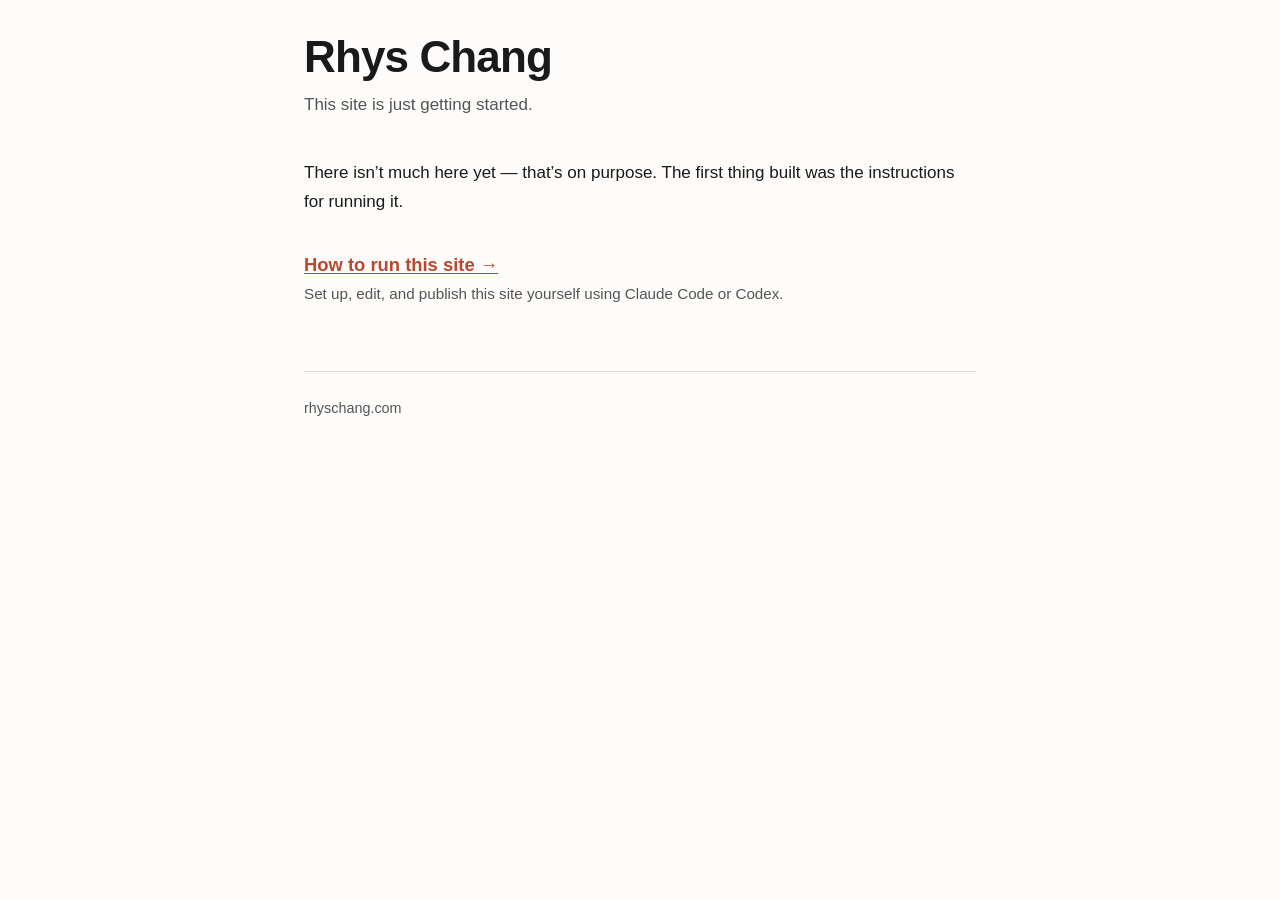
==== index.html @ 63985928 "feat: scaffold rhyschang.com with placeholder home and /howto guide Plain HTML/CSS static site on Gi" ====
<!DOCTYPE html>
<html lang="en">
<head>
<meta charset="utf-8">
<meta name="viewport" content="width=device-width, initial-scale=1">
<title>Rhys Chang</title>
<meta name="description" content="rhyschang.com — a personal site under construction.">
<link rel="stylesheet" href="/style.css">
</head>
<body>
<main class="wrap">

  <h1>Rhys Chang</h1>
  <p class="tagline">This site is just getting started.</p>

  <p>There isn&rsquo;t much here yet &mdash; that&rsquo;s on purpose. The first thing
  built was the instructions for running it.</p>

  <ul class="home-links">
    <li>
      <a href="/howto">How to run this site &rarr;</a>
      <span>Set up, edit, and publish this site yourself using Claude Code or Codex.</span>
    </li>
  </ul>

  <footer>
    <p>rhyschang.com</p>
  </footer>

</main>
</body>
</html>
---- style.css ----
/* rhyschang.com — shared styles
   Plain CSS, no build step. Edit this file and the whole site changes. */

:root {
  --ink: #1a1a1a;
  --ink-soft: #555;
  --paper: #fdfcfa;
  --rule: #e2ded7;
  --accent: #b8482e;
  --claude: #c96442;
  --codex: #3a6ea5;
  --code-bg: #f4f1ec;
  --measure: 42rem;
}

@media (prefers-color-scheme: dark) {
  :root {
    --ink: #ece8e1;
    --ink-soft: #a8a29a;
    --paper: #1b1a18;
    --rule: #38352f;
    --accent: #e08060;
    --claude: #e08060;
    --codex: #7aa8d8;
    --code-bg: #262420;
  }
}

* { box-sizing: border-box; }

body {
  margin: 0;
  padding: 2rem 1.25rem 6rem;
  background: var(--paper);
  color: var(--ink);
  font: 17px/1.7 -apple-system, BlinkMacSystemFont, "Segoe UI", Roboto, Helvetica, Arial, sans-serif;
  -webkit-text-size-adjust: 100%;
}

.wrap { max-width: var(--measure); margin: 0 auto; }
.wrap--wide { max-width: 58rem; }

/* ---------- type ---------- */

h1 {
  font-size: clamp(2rem, 6vw, 2.75rem);
  line-height: 1.15;
  letter-spacing: -0.02em;
  margin: 0 0 0.5rem;
}

h2 {
  font-size: 1.4rem;
  line-height: 1.25;
  letter-spacing: -0.01em;
  margin: 3.5rem 0 1rem;
  padding-top: 1.5rem;
  border-top: 1px solid var(--rule);
}

h3 { font-size: 1.1rem; margin: 2rem 0 0.5rem; }

p { margin: 0 0 1.1rem; }

a { color: var(--accent); text-decoration-thickness: 1px; text-underline-offset: 2px; }

.lede { font-size: 1.15rem; color: var(--ink-soft); margin-bottom: 2rem; }

.tagline { color: var(--ink-soft); margin-bottom: 2.5rem; }

/* ---------- code ---------- */

code {
  font-family: ui-monospace, SFMono-Regular, Menlo, Consolas, monospace;
  font-size: 0.9em;
  background: var(--code-bg);
  padding: 0.15em 0.4em;
  border-radius: 4px;
}

pre {
  background: var(--code-bg);
  padding: 0.9rem 1rem;
  border-radius: 8px;
  overflow-x: auto;
  margin: 0 0 1rem;
}

pre code { background: none; padding: 0; font-size: 0.95rem; }

/* ---------- steps ---------- */

.step { margin: 0 0 3rem; }

.step-num {
  display: inline-block;
  font-size: 0.75rem;
  font-weight: 700;
  letter-spacing: 0.1em;
  text-transform: uppercase;
  color: var(--accent);
  margin-bottom: 0.4rem;
}

/* ---------- two-column tool blocks ----------
   Desktop: Claude Code left, Codex right.
   Mobile: they stack, so each keeps a permanent label and a
   colored left border — that is how you tell at a glance which
   one you are reading once they are no longer side by side. */

.tools {
  display: grid;
  grid-template-columns: 1fr 1fr;
  gap: 1rem;
  margin: 1rem 0 0;
}

@media (max-width: 43rem) {
  .tools { grid-template-columns: 1fr; }
}

.tool {
  border: 1px solid var(--rule);
  border-left: 5px solid var(--rule);
  border-radius: 8px;
  padding: 1rem 1.1rem 1.2rem;
  min-width: 0;
}

.tool--claude { border-left-color: var(--claude); }
.tool--codex  { border-left-color: var(--codex); }

.tool-name {
  font-size: 0.72rem;
  font-weight: 700;
  letter-spacing: 0.11em;
  text-transform: uppercase;
  margin: 0 0 0.75rem;
}

.tool--claude .tool-name { color: var(--claude); }
.tool--codex  .tool-name { color: var(--codex); }

.tool p:last-child, .tool pre:last-child { margin-bottom: 0; }

/* ---------- prompt bank ---------- */

.prompt {
  background: var(--code-bg);
  border-left: 4px solid var(--rule);
  border-radius: 0 6px 6px 0;
  padding: 0.8rem 1rem;
  margin: 0 0 0.85rem;
}

.prompt p { margin: 0; }

.prompt-why {
  display: block;
  font-size: 0.85rem;
  color: var(--ink-soft);
  margin-top: 0.35rem;
}

/* ---------- callouts ---------- */

.note {
  border: 1px solid var(--rule);
  border-radius: 8px;
  padding: 1rem 1.1rem;
  margin: 1.5rem 0;
  background: var(--code-bg);
}

.note p:last-child { margin-bottom: 0; }
.note strong { color: var(--accent); }

/* ---------- nav / footer ---------- */

.back {
  display: inline-block;
  font-size: 0.9rem;
  color: var(--ink-soft);
  margin-bottom: 2rem;
  text-decoration: none;
}

.back:hover { color: var(--accent); }

footer {
  margin-top: 4rem;
  padding-top: 1.5rem;
  border-top: 1px solid var(--rule);
  font-size: 0.9rem;
  color: var(--ink-soft);
}

/* ---------- home ---------- */

.home-links { list-style: none; padding: 0; margin: 2rem 0 0; }

.home-links li { margin-bottom: 0.75rem; }

.home-links a { font-size: 1.15rem; font-weight: 600; }

.home-links span { display: block; font-size: 0.95rem; color: var(--ink-soft); }
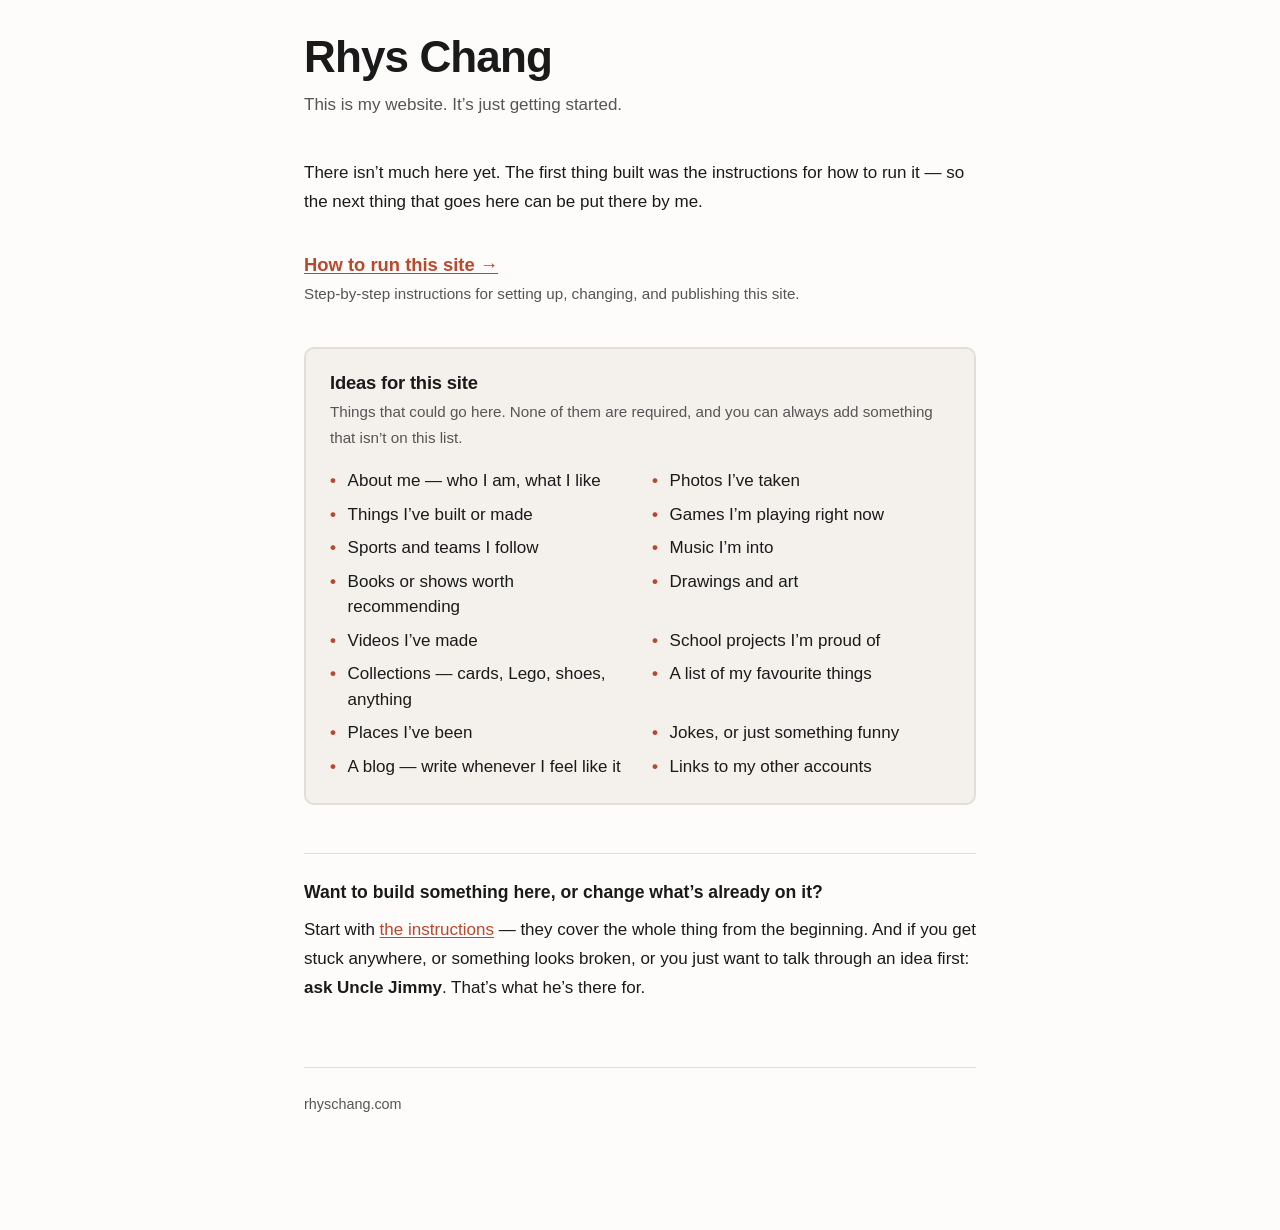
==== commit f73f3e65: "feat: light mode only, plainer copy, ideas box, ask-Uncle-Jimmy blurbs - Drop the prefers-color-sche" ====
--- a/index.html
+++ b/index.html
@@ -11,17 +11,52 @@
 <main class="wrap">
 
   <h1>Rhys Chang</h1>
-  <p class="tagline">This site is just getting started.</p>
+  <p class="tagline">This is my website. It&rsquo;s just getting started.</p>
 
-  <p>There isn&rsquo;t much here yet &mdash; that&rsquo;s on purpose. The first thing
-  built was the instructions for running it.</p>
+  <p>There isn&rsquo;t much here yet. The first thing built was the instructions
+  for how to run it &mdash; so the next thing that goes here can be put there by
+  me.</p>
 
   <ul class="home-links">
     <li>
       <a href="/howto">How to run this site &rarr;</a>
-      <span>Set up, edit, and publish this site yourself using Claude Code or Codex.</span>
+      <span>Step-by-step instructions for setting up, changing, and publishing this site.</span>
     </li>
   </ul>
+
+  <!-- Ideas box. Rhys: cross things off and add your own. -->
+  <section class="ideas">
+    <h2>Ideas for this site</h2>
+    <p>Things that could go here. None of them are required, and you can
+    always add something that isn&rsquo;t on this list.</p>
+    <ul>
+      <li>About me &mdash; who I am, what I like</li>
+      <li>Photos I&rsquo;ve taken</li>
+      <li>Things I&rsquo;ve built or made</li>
+      <li>Games I&rsquo;m playing right now</li>
+      <li>Sports and teams I follow</li>
+      <li>Music I&rsquo;m into</li>
+      <li>Books or shows worth recommending</li>
+      <li>Drawings and art</li>
+      <li>Videos I&rsquo;ve made</li>
+      <li>School projects I&rsquo;m proud of</li>
+      <li>Collections &mdash; cards, Lego, shoes, anything</li>
+      <li>A list of my favourite things</li>
+      <li>Places I&rsquo;ve been</li>
+      <li>Jokes, or just something funny</li>
+      <li>A blog &mdash; write whenever I feel like it</li>
+      <li>Links to my other accounts</li>
+    </ul>
+  </section>
+
+  <div class="ask">
+    <p class="big">Want to build something here, or change what&rsquo;s already
+    on it?</p>
+    <p>Start with <a href="/howto">the instructions</a> &mdash; they cover the
+    whole thing from the beginning. And if you get stuck anywhere, or something
+    looks broken, or you just want to talk through an idea first: <b>ask Uncle
+    Jimmy</b>. That&rsquo;s what he&rsquo;s there for.</p>
+  </div>
 
   <footer>
     <p>rhyschang.com</p>
--- a/style.css
+++ b/style.css
@@ -13,18 +13,12 @@
   --measure: 42rem;
 }
 
-@media (prefers-color-scheme: dark) {
-  :root {
-    --ink: #ece8e1;
-    --ink-soft: #a8a29a;
-    --paper: #1b1a18;
-    --rule: #38352f;
-    --accent: #e08060;
-    --claude: #e08060;
-    --codex: #7aa8d8;
-    --code-bg: #262420;
-  }
-}
+/* This site is light mode only, on purpose. It looks the same for
+   everybody, whatever their computer is set to. If you ever want it to
+   follow the visitor's dark mode setting instead, ask your tool to
+   "add a dark mode to style.css". */
+
+html { color-scheme: light; }
 
 * { box-sizing: border-box; }
 
@@ -204,3 +198,69 @@
 .home-links a { font-size: 1.15rem; font-weight: 600; }
 
 .home-links span { display: block; font-size: 0.95rem; color: var(--ink-soft); }
+
+/* ---------- ideas box ---------- */
+
+.ideas {
+  border: 2px solid var(--rule);
+  border-radius: 10px;
+  padding: 1.4rem 1.5rem 1.5rem;
+  margin: 2.5rem 0;
+  background: var(--code-bg);
+}
+
+.ideas h2 {
+  margin: 0 0 0.3rem;
+  padding: 0;
+  border: none;
+  font-size: 1.15rem;
+}
+
+.ideas > p {
+  color: var(--ink-soft);
+  font-size: 0.95rem;
+  margin-bottom: 1.1rem;
+}
+
+.ideas ul {
+  list-style: none;
+  padding: 0;
+  margin: 0;
+  display: grid;
+  grid-template-columns: 1fr 1fr;
+  gap: 0.5rem 1.5rem;
+}
+
+@media (max-width: 34rem) {
+  .ideas ul { grid-template-columns: 1fr; }
+}
+
+.ideas li {
+  padding-left: 1.1rem;
+  position: relative;
+  line-height: 1.5;
+}
+
+.ideas li::before {
+  content: "\2022";
+  position: absolute;
+  left: 0;
+  color: var(--accent);
+  font-weight: 700;
+}
+
+/* ---------- ask blurb ---------- */
+
+.ask {
+  border-top: 1px solid var(--rule);
+  margin-top: 3rem;
+  padding-top: 1.5rem;
+}
+
+.ask p { margin-bottom: 0.5rem; }
+
+.ask .big {
+  font-size: 1.1rem;
+  font-weight: 600;
+  color: var(--ink);
+}
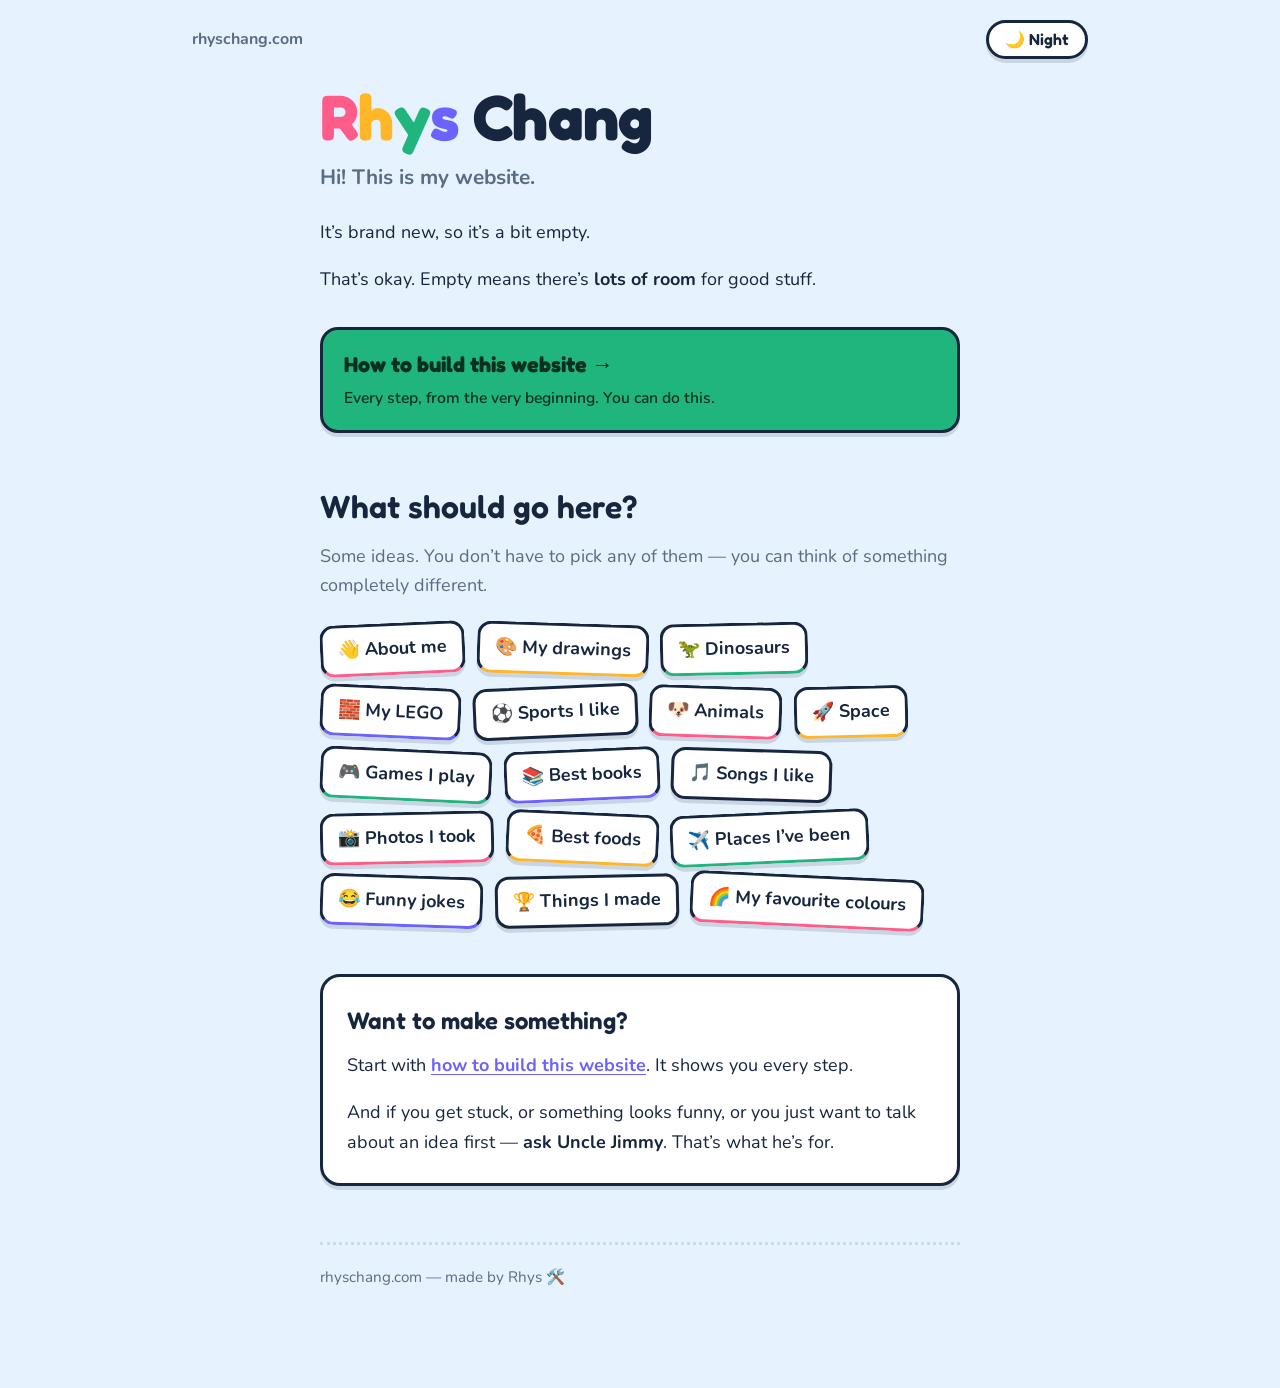
==== commit 41564588: "feat: whimsical kid-facing redesign with day/night switch Rebuilt the visual language for a 5-year-o" ====
--- a/index.html
+++ b/index.html
@@ -1,67 +1,85 @@
 <!DOCTYPE html>
-<html lang="en">
+<html lang="en" data-theme="light">
 <head>
 <meta charset="utf-8">
 <meta name="viewport" content="width=device-width, initial-scale=1">
 <title>Rhys Chang</title>
-<meta name="description" content="rhyschang.com — a personal site under construction.">
+<meta name="description" content="Rhys Chang's website. It's brand new.">
+<script>
+/* Set the colours before the page draws, so it never flashes the wrong one. */
+(function(){try{var t=localStorage.getItem('theme');if(t)document.documentElement.setAttribute('data-theme',t);}catch(e){}})();
+</script>
+<link rel="preconnect" href="https://fonts.googleapis.com">
+<link rel="preconnect" href="https://fonts.gstatic.com" crossorigin>
+<link href="https://fonts.googleapis.com/css2?family=Fredoka:wght@400;500;600;700&family=Nunito:wght@400;600;700;800&display=swap" rel="stylesheet">
 <link rel="stylesheet" href="/style.css">
 </head>
 <body>
+
+<div class="topbar">
+  <span class="back">rhyschang.com</span>
+  <button class="btn" id="theme-btn" type="button">🌙 Night</button>
+</div>
+
 <main class="wrap">
 
-  <h1>Rhys Chang</h1>
-  <p class="tagline">This is my website. It&rsquo;s just getting started.</p>
+  <h1><span class="pop">R</span><span class="pop">h</span><span class="pop">y</span><span class="pop">s</span> Chang</h1>
+  <p class="tagline">Hi! This is my website.</p>
 
-  <p>There isn&rsquo;t much here yet. The first thing built was the instructions
-  for how to run it &mdash; so the next thing that goes here can be put there by
-  me.</p>
+  <p>It&rsquo;s brand new, so it&rsquo;s a bit empty.</p>
+
+  <p>That&rsquo;s okay. Empty means there&rsquo;s <b>lots of room</b> for good
+  stuff.</p>
 
   <ul class="home-links">
     <li>
-      <a href="/howto">How to run this site &rarr;</a>
-      <span>Step-by-step instructions for setting up, changing, and publishing this site.</span>
+      <a class="big-link" href="/howto">
+        <b>How to build this website &rarr;</b>
+        <span>Every step, from the very beginning. You can do this.</span>
+      </a>
     </li>
   </ul>
 
-  <!-- Ideas box. Rhys: cross things off and add your own. -->
+  <!-- Rhys: add your own ideas to this list. Take away ones you don't like. -->
   <section class="ideas">
-    <h2>Ideas for this site</h2>
-    <p>Things that could go here. None of them are required, and you can
-    always add something that isn&rsquo;t on this list.</p>
-    <ul>
-      <li>About me &mdash; who I am, what I like</li>
-      <li>Photos I&rsquo;ve taken</li>
-      <li>Things I&rsquo;ve built or made</li>
-      <li>Games I&rsquo;m playing right now</li>
-      <li>Sports and teams I follow</li>
-      <li>Music I&rsquo;m into</li>
-      <li>Books or shows worth recommending</li>
-      <li>Drawings and art</li>
-      <li>Videos I&rsquo;ve made</li>
-      <li>School projects I&rsquo;m proud of</li>
-      <li>Collections &mdash; cards, Lego, shoes, anything</li>
-      <li>A list of my favourite things</li>
-      <li>Places I&rsquo;ve been</li>
-      <li>Jokes, or just something funny</li>
-      <li>A blog &mdash; write whenever I feel like it</li>
-      <li>Links to my other accounts</li>
+    <h2>What should go here?</h2>
+    <p>Some ideas. You don&rsquo;t have to pick any of them &mdash; you can think
+    of something completely different.</p>
+    <ul class="sticker-sheet">
+      <li>👋 About me</li>
+      <li>🎨 My drawings</li>
+      <li>🦖 Dinosaurs</li>
+      <li>🧱 My LEGO</li>
+      <li>⚽ Sports I like</li>
+      <li>🐶 Animals</li>
+      <li>🚀 Space</li>
+      <li>🎮 Games I play</li>
+      <li>📚 Best books</li>
+      <li>🎵 Songs I like</li>
+      <li>📸 Photos I took</li>
+      <li>🍕 Best foods</li>
+      <li>✈️ Places I&rsquo;ve been</li>
+      <li>😂 Funny jokes</li>
+      <li>🏆 Things I made</li>
+      <li>🌈 My favourite colours</li>
     </ul>
   </section>
 
   <div class="ask">
-    <p class="big">Want to build something here, or change what&rsquo;s already
-    on it?</p>
-    <p>Start with <a href="/howto">the instructions</a> &mdash; they cover the
-    whole thing from the beginning. And if you get stuck anywhere, or something
-    looks broken, or you just want to talk through an idea first: <b>ask Uncle
-    Jimmy</b>. That&rsquo;s what he&rsquo;s there for.</p>
+    <span class="big">Want to make something?</span>
+    <p>Start with <a href="/howto">how to build this website</a>. It shows you
+    every step.</p>
+    <p>And if you get stuck, or something looks funny, or you just want to talk
+    about an idea first &mdash; <b>ask Uncle Jimmy</b>. That&rsquo;s what
+    he&rsquo;s for.</p>
   </div>
 
   <footer>
-    <p>rhyschang.com</p>
+    <p>rhyschang.com &mdash; made by Rhys 🛠️</p>
   </footer>
 
 </main>
+
+<script src="/theme.js"></script>
 </body>
 </html>
--- a/style.css
+++ b/style.css
@@ -1,81 +1,157 @@
 /* rhyschang.com — shared styles
-   Plain CSS, no build step. Edit this file and the whole site changes. */
+   Plain CSS. No build step. Change something here and every page changes.
+
+   Colours all live in the two blocks right below. Change them there. */
 
 :root {
-  --ink: #1a1a1a;
-  --ink-soft: #555;
-  --paper: #fdfcfa;
-  --rule: #e2ded7;
-  --accent: #b8482e;
-  --claude: #c96442;
-  --codex: #3a6ea5;
-  --code-bg: #f4f1ec;
-  --measure: 42rem;
-}
-
-/* This site is light mode only, on purpose. It looks the same for
-   everybody, whatever their computer is set to. If you ever want it to
-   follow the visitor's dark mode setting instead, ask your tool to
-   "add a dark mode to style.css". */
-
-html { color-scheme: light; }
+  --paper:    #e6f2fd;   /* sky */
+  --card:     #ffffff;
+  --ink:      #17263f;
+  --ink-soft: #5a6b85;
+  --rule:     #c3ddf2;
+
+  --pink:   #ff5c8a;
+  --sun:    #ffb627;
+  --mint:   #21b57e;
+  --grape:  #6c63ff;
+
+  --accent: var(--grape);
+  --code-bg: #f0f4fa;
+  --shadow: 0 4px 0 rgba(23, 38, 63, 0.14);
+  --shadow-lift: 0 9px 0 rgba(23, 38, 63, 0.14);
+}
+
+html[data-theme="dark"] {
+  --paper:    #151b30;   /* night */
+  --card:     #1f2740;
+  --ink:      #f0f5ff;
+  --ink-soft: #a2b0cc;
+  --rule:     #33405f;
+
+  --pink:   #ff7ba3;
+  --sun:    #ffc85a;
+  --mint:   #45d3a0;
+  --grape:  #9b95ff;
+
+  --accent: var(--sun);
+  --code-bg: #131a2b;
+  --shadow: 0 4px 0 rgba(0, 0, 0, 0.45);
+  --shadow-lift: 0 9px 0 rgba(0, 0, 0, 0.45);
+}
 
 * { box-sizing: border-box; }
 
 body {
   margin: 0;
-  padding: 2rem 1.25rem 6rem;
+  padding: 1.25rem 1.25rem 5rem;
   background: var(--paper);
   color: var(--ink);
-  font: 17px/1.7 -apple-system, BlinkMacSystemFont, "Segoe UI", Roboto, Helvetica, Arial, sans-serif;
+  font: 18px/1.65 Nunito, -apple-system, BlinkMacSystemFont, "Segoe UI", sans-serif;
   -webkit-text-size-adjust: 100%;
-}
-
-.wrap { max-width: var(--measure); margin: 0 auto; }
-.wrap--wide { max-width: 58rem; }
+  transition: background 0.25s, color 0.25s;
+}
+
+.wrap { max-width: 40rem; margin: 0 auto; }
+.wrap--wide { max-width: 56rem; }
 
 /* ---------- type ---------- */
 
+h1, h2, h3, .step-num, .tool-name, .btn, .big {
+  font-family: Fredoka, Nunito, sans-serif;
+}
+
 h1 {
-  font-size: clamp(2rem, 6vw, 2.75rem);
+  font-size: clamp(2.4rem, 9vw, 4rem);
+  font-weight: 700;
+  line-height: 1.05;
+  letter-spacing: -0.01em;
+  margin: 0 0 0.6rem;
+}
+
+h2 {
+  font-size: clamp(1.5rem, 5vw, 2rem);
+  font-weight: 600;
   line-height: 1.15;
-  letter-spacing: -0.02em;
-  margin: 0 0 0.5rem;
-}
-
-h2 {
-  font-size: 1.4rem;
-  line-height: 1.25;
-  letter-spacing: -0.01em;
   margin: 3.5rem 0 1rem;
-  padding-top: 1.5rem;
-  border-top: 1px solid var(--rule);
-}
-
-h3 { font-size: 1.1rem; margin: 2rem 0 0.5rem; }
+}
+
+h3 {
+  font-size: 1.25rem;
+  font-weight: 600;
+  margin: 1.75rem 0 0.5rem;
+}
 
 p { margin: 0 0 1.1rem; }
 
-a { color: var(--accent); text-decoration-thickness: 1px; text-underline-offset: 2px; }
-
-.lede { font-size: 1.15rem; color: var(--ink-soft); margin-bottom: 2rem; }
-
-.tagline { color: var(--ink-soft); margin-bottom: 2.5rem; }
+a { color: var(--accent); font-weight: 700; text-underline-offset: 3px; }
+
+.lede { font-size: 1.2rem; margin-bottom: 1.75rem; }
+
+.tagline {
+  font-size: 1.3rem;
+  font-weight: 700;
+  color: var(--ink-soft);
+  margin-bottom: 1.5rem;
+}
+
+/* rainbow name — one colour per letter group */
+.pop { display: inline-block; }
+.pop:nth-child(1) { color: var(--pink); }
+.pop:nth-child(2) { color: var(--sun); }
+.pop:nth-child(3) { color: var(--mint); }
+.pop:nth-child(4) { color: var(--grape); }
+
+/* ---------- theme toggle ---------- */
+
+.topbar {
+  max-width: 56rem;
+  margin: 0 auto 1.5rem;
+  display: flex;
+  align-items: center;
+  justify-content: space-between;
+  gap: 1rem;
+}
+
+.btn {
+  font-size: 1rem;
+  font-weight: 600;
+  color: var(--ink);
+  background: var(--card);
+  border: 3px solid var(--ink);
+  border-radius: 999px;
+  padding: 0.4rem 1rem;
+  cursor: pointer;
+  box-shadow: var(--shadow);
+  transition: transform 0.15s, box-shadow 0.15s;
+}
+
+.btn:hover { transform: translateY(-3px); box-shadow: var(--shadow-lift); }
+.btn:active { transform: translateY(2px); box-shadow: 0 1px 0 rgba(0,0,0,0.3); }
+
+.back {
+  font-weight: 700;
+  color: var(--ink-soft);
+  text-decoration: none;
+  font-size: 1rem;
+}
+
+.back:hover { color: var(--accent); }
 
 /* ---------- code ---------- */
 
 code {
   font-family: ui-monospace, SFMono-Regular, Menlo, Consolas, monospace;
-  font-size: 0.9em;
+  font-size: 0.88em;
   background: var(--code-bg);
   padding: 0.15em 0.4em;
-  border-radius: 4px;
+  border-radius: 5px;
 }
 
 pre {
   background: var(--code-bg);
-  padding: 0.9rem 1rem;
-  border-radius: 8px;
+  border: 2px dashed var(--rule);
+  padding: 0.85rem 1rem;
+  border-radius: 10px;
   overflow-x: auto;
   margin: 0 0 1rem;
 }
@@ -84,23 +160,36 @@
 
 /* ---------- steps ---------- */
 
-.step { margin: 0 0 3rem; }
+.step { margin: 0 0 2.75rem; }
 
 .step-num {
   display: inline-block;
-  font-size: 0.75rem;
-  font-weight: 700;
-  letter-spacing: 0.1em;
-  text-transform: uppercase;
-  color: var(--accent);
-  margin-bottom: 0.4rem;
+  font-size: 1rem;
+  font-weight: 600;
+  color: #fff;
+  background: var(--grape);
+  border-radius: 999px;
+  padding: 0.2rem 0.9rem;
+  margin-bottom: 0.6rem;
+}
+
+/* "a grown-up helps with this bit" flag */
+.grownup {
+  display: inline-block;
+  font-family: Fredoka, sans-serif;
+  font-size: 0.85rem;
+  font-weight: 600;
+  color: var(--ink);
+  background: var(--sun);
+  border-radius: 999px;
+  padding: 0.15rem 0.75rem;
+  margin: 0 0 0.6rem 0.4rem;
 }
 
 /* ---------- two-column tool blocks ----------
-   Desktop: Claude Code left, Codex right.
-   Mobile: they stack, so each keeps a permanent label and a
-   colored left border — that is how you tell at a glance which
-   one you are reading once they are no longer side by side. */
+   Big screens: Claude Code on the left, Codex on the right.
+   Small screens: they stack, so each box keeps its own colour and
+   name badge — that's how you know which one you're looking at. */
 
 .tools {
   display: grid;
@@ -109,158 +198,179 @@
   margin: 1rem 0 0;
 }
 
-@media (max-width: 43rem) {
+@media (max-width: 44rem) {
   .tools { grid-template-columns: 1fr; }
 }
 
 .tool {
-  border: 1px solid var(--rule);
-  border-left: 5px solid var(--rule);
-  border-radius: 8px;
-  padding: 1rem 1.1rem 1.2rem;
+  background: var(--card);
+  border: 3px solid var(--ink);
+  border-radius: 16px;
+  padding: 1.1rem 1.15rem 1.25rem;
+  box-shadow: var(--shadow);
   min-width: 0;
 }
 
-.tool--claude { border-left-color: var(--claude); }
-.tool--codex  { border-left-color: var(--codex); }
-
 .tool-name {
-  font-size: 0.72rem;
-  font-weight: 700;
-  letter-spacing: 0.11em;
-  text-transform: uppercase;
-  margin: 0 0 0.75rem;
-}
-
-.tool--claude .tool-name { color: var(--claude); }
-.tool--codex  .tool-name { color: var(--codex); }
+  display: inline-block;
+  font-size: 0.85rem;
+  font-weight: 600;
+  color: #fff;
+  border-radius: 999px;
+  padding: 0.15rem 0.8rem;
+  margin: 0 0 0.85rem;
+}
+
+.tool--claude .tool-name { background: var(--pink); }
+.tool--codex  .tool-name { background: var(--grape); }
 
 .tool p:last-child, .tool pre:last-child { margin-bottom: 0; }
-
-/* ---------- prompt bank ---------- */
+.tool pre { border-style: solid; }
+
+/* ---------- things to say ---------- */
 
 .prompt {
-  background: var(--code-bg);
-  border-left: 4px solid var(--rule);
-  border-radius: 0 6px 6px 0;
-  padding: 0.8rem 1rem;
-  margin: 0 0 0.85rem;
-}
-
-.prompt p { margin: 0; }
+  background: var(--card);
+  border: 3px solid var(--ink);
+  border-radius: 14px;
+  padding: 0.85rem 1.05rem;
+  margin: 0 0 0.9rem;
+  box-shadow: var(--shadow);
+}
+
+.prompt p { margin: 0; font-weight: 600; }
 
 .prompt-why {
   display: block;
-  font-size: 0.85rem;
+  font-size: 0.9rem;
+  font-weight: 400;
   color: var(--ink-soft);
-  margin-top: 0.35rem;
-}
-
-/* ---------- callouts ---------- */
+  margin-top: 0.4rem;
+}
+
+/* ---------- notes ---------- */
 
 .note {
-  border: 1px solid var(--rule);
-  border-radius: 8px;
-  padding: 1rem 1.1rem;
+  background: var(--card);
+  border: 3px solid var(--ink);
+  border-left-width: 10px;
+  border-left-color: var(--sun);
+  border-radius: 14px;
+  padding: 1rem 1.15rem;
   margin: 1.5rem 0;
-  background: var(--code-bg);
+  box-shadow: var(--shadow);
 }
 
 .note p:last-child { margin-bottom: 0; }
 .note strong { color: var(--accent); }
 
-/* ---------- nav / footer ---------- */
-
-.back {
-  display: inline-block;
-  font-size: 0.9rem;
-  color: var(--ink-soft);
-  margin-bottom: 2rem;
-  text-decoration: none;
-}
-
-.back:hover { color: var(--accent); }
-
-footer {
-  margin-top: 4rem;
-  padding-top: 1.5rem;
-  border-top: 1px solid var(--rule);
-  font-size: 0.9rem;
-  color: var(--ink-soft);
-}
-
-/* ---------- home ---------- */
-
-.home-links { list-style: none; padding: 0; margin: 2rem 0 0; }
-
-.home-links li { margin-bottom: 0.75rem; }
-
-.home-links a { font-size: 1.15rem; font-weight: 600; }
-
-.home-links span { display: block; font-size: 0.95rem; color: var(--ink-soft); }
-
-/* ---------- ideas box ---------- */
-
-.ideas {
-  border: 2px solid var(--rule);
-  border-radius: 10px;
-  padding: 1.4rem 1.5rem 1.5rem;
-  margin: 2.5rem 0;
-  background: var(--code-bg);
-}
-
-.ideas h2 {
-  margin: 0 0 0.3rem;
-  padding: 0;
-  border: none;
-  font-size: 1.15rem;
-}
-
-.ideas > p {
-  color: var(--ink-soft);
-  font-size: 0.95rem;
-  margin-bottom: 1.1rem;
-}
-
-.ideas ul {
+/* ---------- idea stickers ----------
+   Each idea is a little card, tilted a bit, like a sticker stuck on
+   the page. Hover one and it straightens up and lifts. */
+
+.ideas { margin: 2.5rem 0; }
+
+.ideas > p { color: var(--ink-soft); margin-bottom: 1.4rem; }
+
+.sticker-sheet {
   list-style: none;
   padding: 0;
   margin: 0;
-  display: grid;
-  grid-template-columns: 1fr 1fr;
-  gap: 0.5rem 1.5rem;
-}
-
-@media (max-width: 34rem) {
-  .ideas ul { grid-template-columns: 1fr; }
-}
-
-.ideas li {
-  padding-left: 1.1rem;
-  position: relative;
-  line-height: 1.5;
-}
-
-.ideas li::before {
-  content: "\2022";
-  position: absolute;
-  left: 0;
-  color: var(--accent);
+  display: flex;
+  flex-wrap: wrap;
+  gap: 0.7rem;
+}
+
+.sticker-sheet li {
+  background: var(--card);
+  border: 3px solid var(--ink);
+  border-radius: 14px;
+  padding: 0.5rem 0.95rem;
   font-weight: 700;
-}
-
-/* ---------- ask blurb ---------- */
+  box-shadow: var(--shadow);
+  transition: transform 0.18s, box-shadow 0.18s;
+}
+
+.sticker-sheet li:nth-child(4n+1) { transform: rotate(-2.5deg); }
+.sticker-sheet li:nth-child(4n+2) { transform: rotate(1.8deg); }
+.sticker-sheet li:nth-child(4n+3) { transform: rotate(-1.2deg); }
+.sticker-sheet li:nth-child(4n+4) { transform: rotate(2.6deg); }
+
+.sticker-sheet li:hover {
+  transform: rotate(0deg) translateY(-4px);
+  box-shadow: var(--shadow-lift);
+}
+
+.sticker-sheet li:nth-child(5n+1) { border-bottom-color: var(--pink); }
+.sticker-sheet li:nth-child(5n+2) { border-bottom-color: var(--sun); }
+.sticker-sheet li:nth-child(5n+3) { border-bottom-color: var(--mint); }
+.sticker-sheet li:nth-child(5n+4) { border-bottom-color: var(--grape); }
+
+/* ---------- big call-out card ---------- */
 
 .ask {
-  border-top: 1px solid var(--rule);
-  margin-top: 3rem;
-  padding-top: 1.5rem;
-}
-
-.ask p { margin-bottom: 0.5rem; }
+  background: var(--card);
+  border: 3px solid var(--ink);
+  border-radius: 20px;
+  padding: 1.5rem 1.5rem 1.6rem;
+  margin: 3rem 0 0;
+  box-shadow: var(--shadow);
+}
 
 .ask .big {
-  font-size: 1.1rem;
-  font-weight: 600;
-  color: var(--ink);
-}
+  display: block;
+  font-size: 1.5rem;
+  font-weight: 600;
+  margin-bottom: 0.6rem;
+}
+
+.ask p:last-child { margin-bottom: 0; }
+
+/* ---------- home links ---------- */
+
+.home-links { list-style: none; padding: 0; margin: 2rem 0 0; }
+
+.big-link {
+  display: block;
+  background: var(--mint);
+  color: #08301f;
+  border: 3px solid var(--ink);
+  border-radius: 18px;
+  padding: 1.1rem 1.3rem;
+  text-decoration: none;
+  box-shadow: var(--shadow);
+  transition: transform 0.15s, box-shadow 0.15s;
+}
+
+.big-link:hover { transform: translateY(-4px); box-shadow: var(--shadow-lift); }
+
+.big-link b { display: block; font-family: Fredoka, sans-serif; font-size: 1.35rem; }
+.big-link span { display: block; font-size: 0.98rem; font-weight: 600; margin-top: 0.2rem; }
+
+html[data-theme="dark"] .big-link { color: #06241a; }
+
+/* ---------- footer ---------- */
+
+footer {
+  margin-top: 3.5rem;
+  padding-top: 1.25rem;
+  border-top: 3px dotted var(--rule);
+  font-size: 0.95rem;
+  color: var(--ink-soft);
+}
+
+/* ---------- being kind to everyone ---------- */
+
+:focus-visible {
+  outline: 4px solid var(--accent);
+  outline-offset: 3px;
+  border-radius: 6px;
+}
+
+@media (prefers-reduced-motion: reduce) {
+  *, *::before, *::after {
+    transition-duration: 0.01ms !important;
+    animation-duration: 0.01ms !important;
+  }
+  .sticker-sheet li { transform: none; }
+}
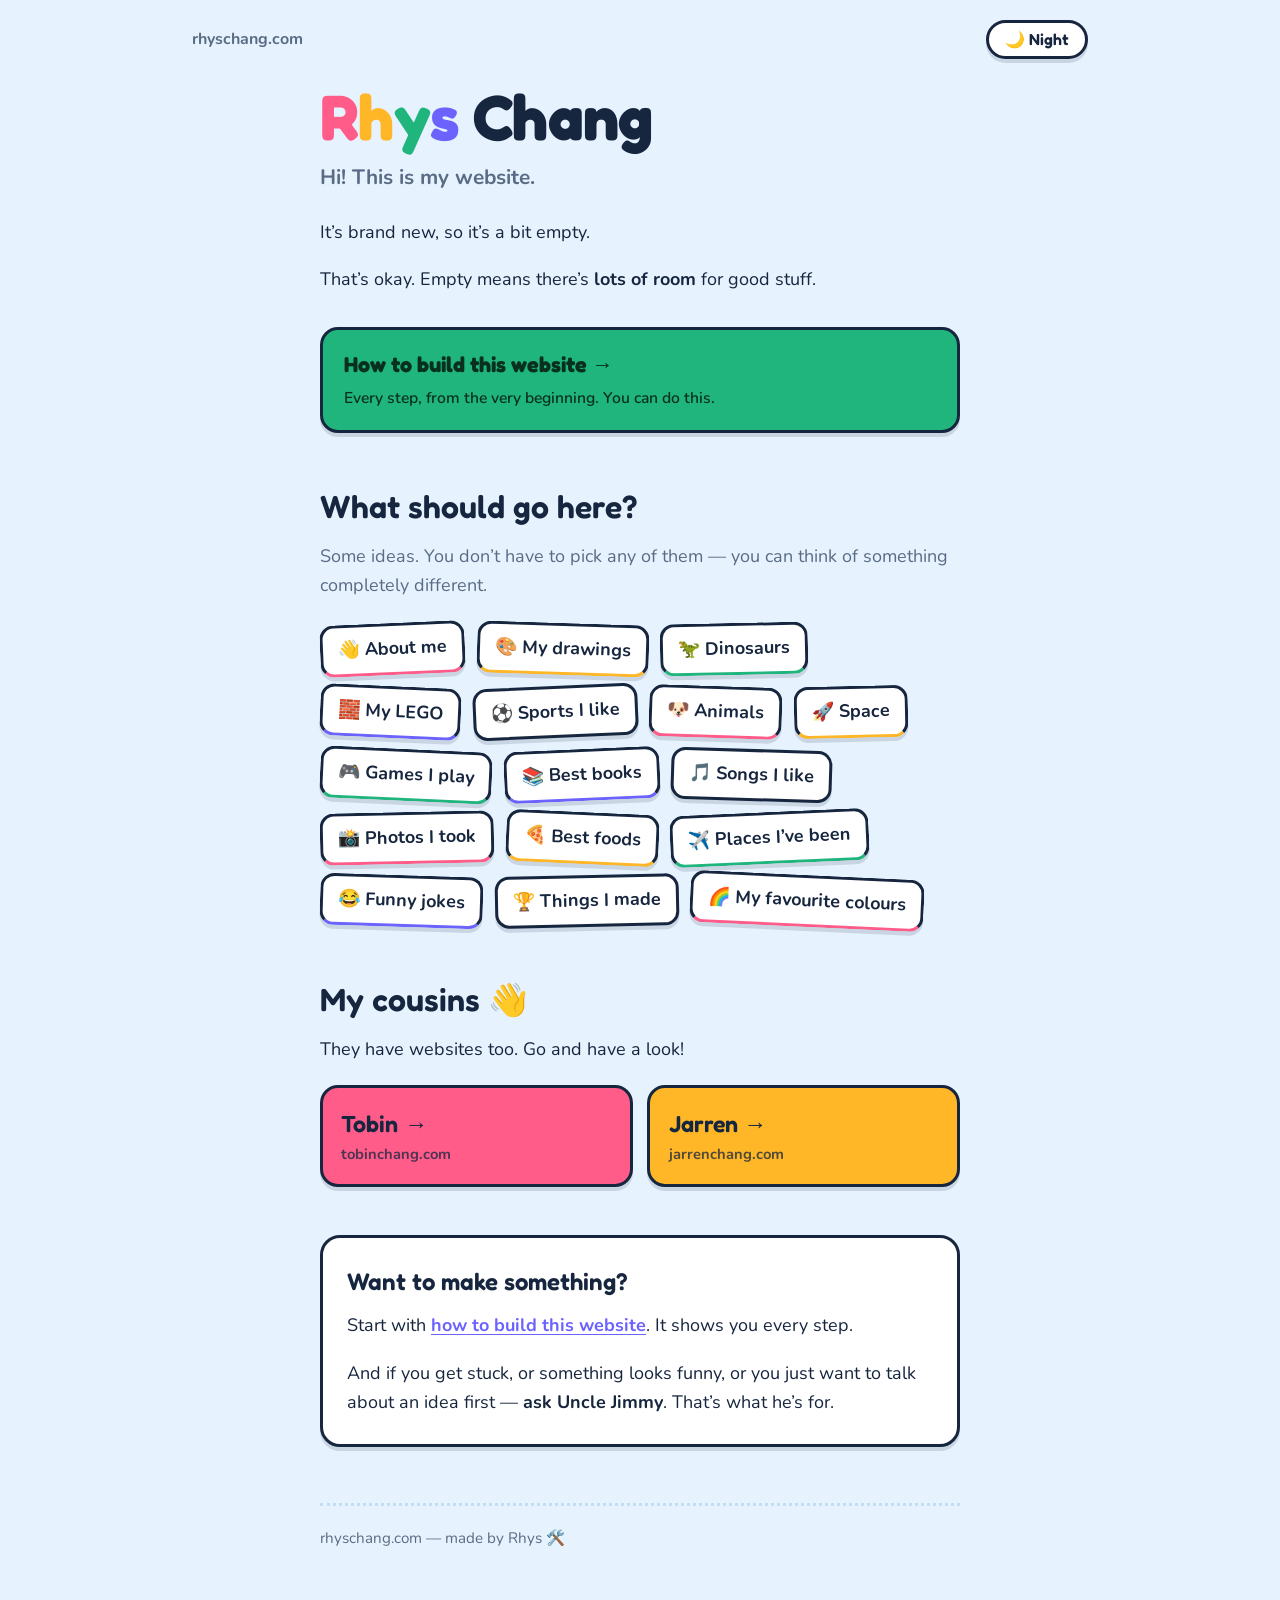
==== commit 6bec7247: "feat: link to cousins' sites, add favicon - Add a "My cousins" section linking tobinchang.com and ja" ====
--- a/index.html
+++ b/index.html
@@ -12,6 +12,7 @@
 <link rel="preconnect" href="https://fonts.googleapis.com">
 <link rel="preconnect" href="https://fonts.gstatic.com" crossorigin>
 <link href="https://fonts.googleapis.com/css2?family=Fredoka:wght@400;500;600;700&family=Nunito:wght@400;600;700;800&display=swap" rel="stylesheet">
+<link rel="icon" href="/favicon.svg" type="image/svg+xml">
 <link rel="stylesheet" href="/style.css">
 </head>
 <body>
@@ -65,6 +66,25 @@
     </ul>
   </section>
 
+  <section class="cousins">
+    <h2>My cousins 👋</h2>
+    <p>They have websites too. Go and have a look!</p>
+    <ul class="cousin-grid">
+      <li>
+        <a class="cousin cousin--pink" href="https://tobinchang.com">
+          <b>Tobin &rarr;</b>
+          <span>tobinchang.com</span>
+        </a>
+      </li>
+      <li>
+        <a class="cousin cousin--sun" href="https://jarrenchang.com">
+          <b>Jarren &rarr;</b>
+          <span>jarrenchang.com</span>
+        </a>
+      </li>
+    </ul>
+  </section>
+
   <div class="ask">
     <span class="big">Want to make something?</span>
     <p>Start with <a href="/howto">how to build this website</a>. It shows you
--- a/style.css
+++ b/style.css
@@ -349,6 +349,46 @@
 
 html[data-theme="dark"] .big-link { color: #06241a; }
 
+/* ---------- cousins ---------- */
+
+.cousin-grid {
+  list-style: none;
+  padding: 0;
+  margin: 1.25rem 0 0;
+  display: grid;
+  grid-template-columns: 1fr 1fr;
+  gap: 0.9rem;
+}
+
+@media (max-width: 34rem) {
+  .cousin-grid { grid-template-columns: 1fr; }
+}
+
+.cousin {
+  display: block;
+  color: #17263f;
+  border: 3px solid var(--ink);
+  border-radius: 18px;
+  padding: 1rem 1.15rem 1.1rem;
+  text-decoration: none;
+  box-shadow: var(--shadow);
+  transition: transform 0.15s, box-shadow 0.15s;
+}
+
+.cousin:hover { transform: translateY(-4px); box-shadow: var(--shadow-lift); }
+
+.cousin--pink { background: var(--pink); }
+.cousin--sun  { background: var(--sun); }
+
+.cousin b {
+  display: block;
+  font-family: Fredoka, sans-serif;
+  font-size: 1.45rem;
+  font-weight: 600;
+}
+
+.cousin span { display: block; font-size: 0.92rem; font-weight: 700; opacity: 0.75; }
+
 /* ---------- footer ---------- */
 
 footer {
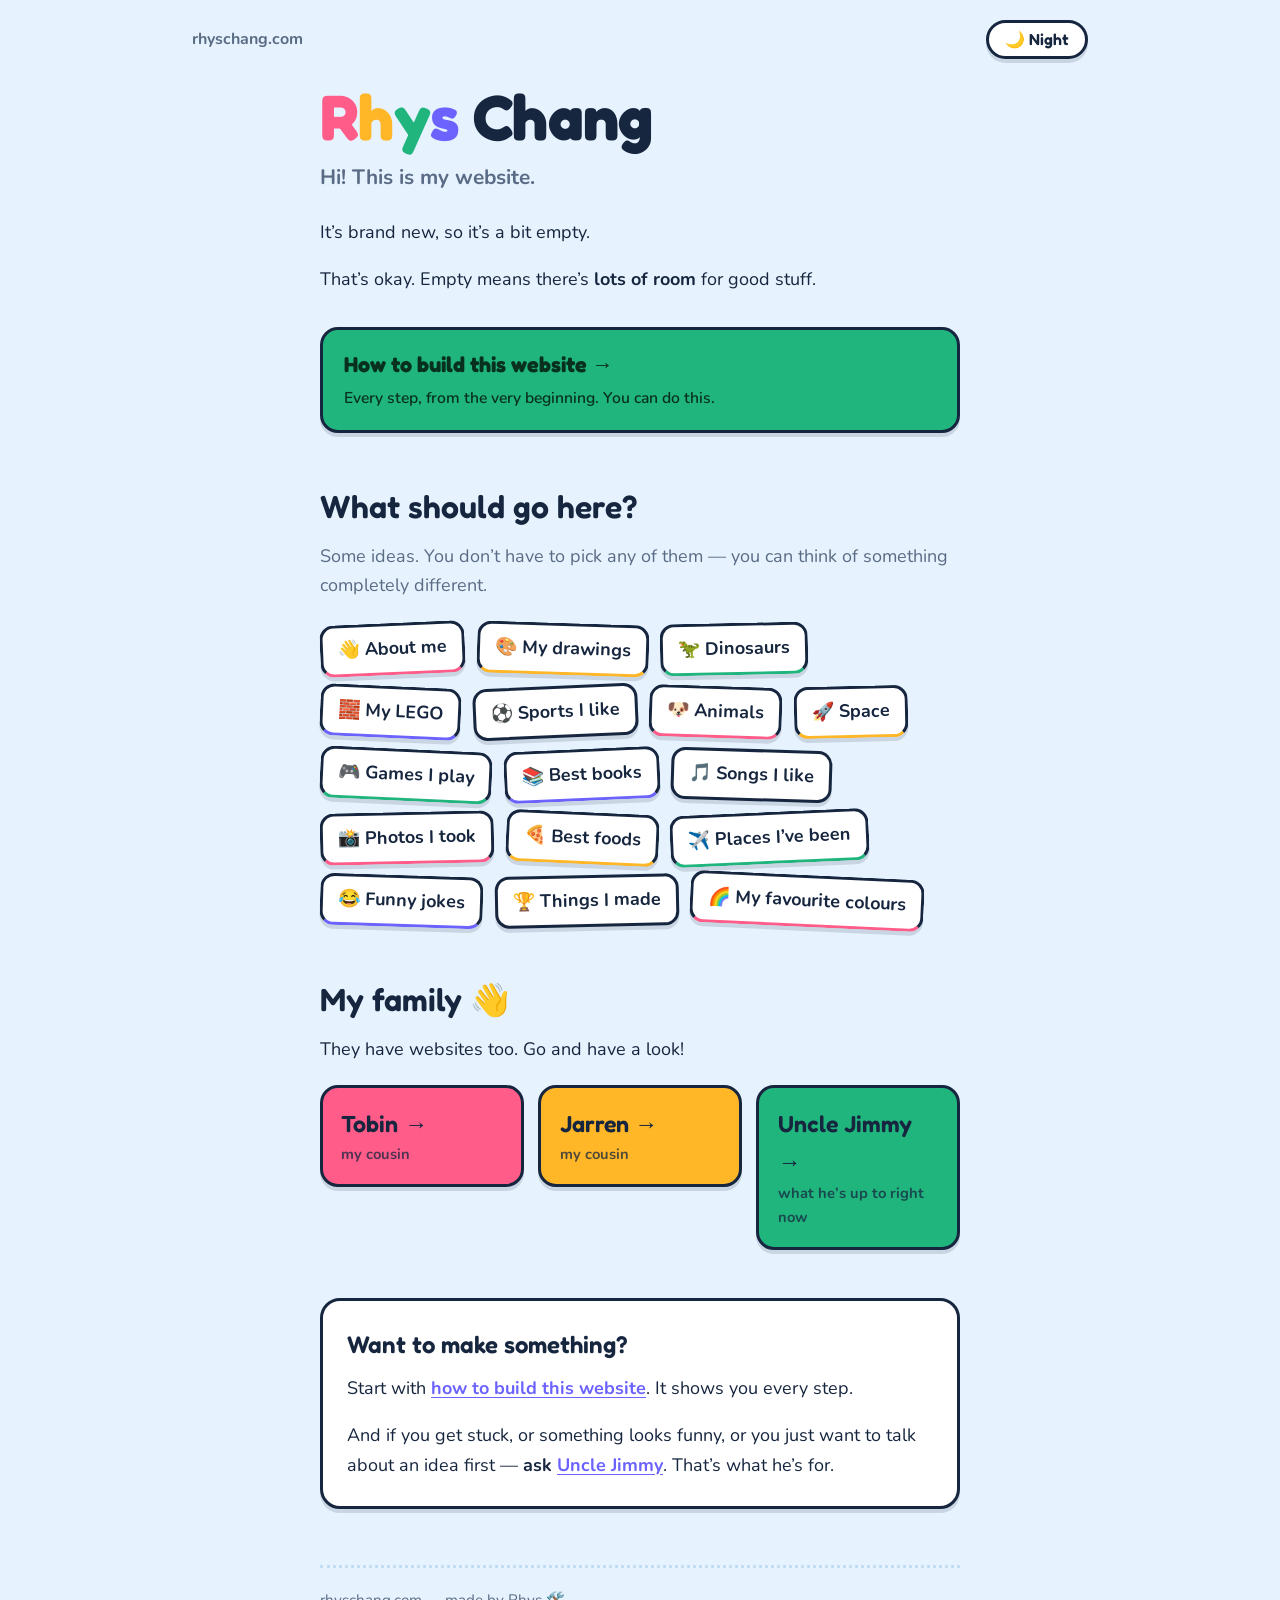
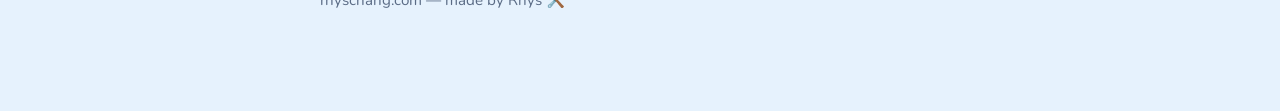
==== commit ab465b6b: "feat: add Uncle Jimmy link, widen family grid to fit three - Add jameschang.co/now as a third card a" ====
--- a/index.html
+++ b/index.html
@@ -67,19 +67,25 @@
   </section>
 
   <section class="cousins">
-    <h2>My cousins 👋</h2>
+    <h2>My family 👋</h2>
     <p>They have websites too. Go and have a look!</p>
     <ul class="cousin-grid">
       <li>
         <a class="cousin cousin--pink" href="https://tobinchang.com">
           <b>Tobin &rarr;</b>
-          <span>tobinchang.com</span>
+          <span>my cousin</span>
         </a>
       </li>
       <li>
         <a class="cousin cousin--sun" href="https://jarrenchang.com">
           <b>Jarren &rarr;</b>
-          <span>jarrenchang.com</span>
+          <span>my cousin</span>
+        </a>
+      </li>
+      <li>
+        <a class="cousin cousin--mint" href="https://jameschang.co/now">
+          <b>Uncle Jimmy &rarr;</b>
+          <span>what he&rsquo;s up to right now</span>
         </a>
       </li>
     </ul>
@@ -90,8 +96,8 @@
     <p>Start with <a href="/howto">how to build this website</a>. It shows you
     every step.</p>
     <p>And if you get stuck, or something looks funny, or you just want to talk
-    about an idea first &mdash; <b>ask Uncle Jimmy</b>. That&rsquo;s what
-    he&rsquo;s for.</p>
+    about an idea first &mdash; <b>ask <a href="https://jameschang.co/now">Uncle
+    Jimmy</a></b>. That&rsquo;s what he&rsquo;s for.</p>
   </div>
 
   <footer>
--- a/style.css
+++ b/style.css
@@ -356,12 +356,8 @@
   padding: 0;
   margin: 1.25rem 0 0;
   display: grid;
-  grid-template-columns: 1fr 1fr;
+  grid-template-columns: repeat(auto-fit, minmax(12rem, 1fr));
   gap: 0.9rem;
-}
-
-@media (max-width: 34rem) {
-  .cousin-grid { grid-template-columns: 1fr; }
 }
 
 .cousin {
@@ -379,6 +375,7 @@
 
 .cousin--pink { background: var(--pink); }
 .cousin--sun  { background: var(--sun); }
+.cousin--mint { background: var(--mint); }
 
 .cousin b {
   display: block;
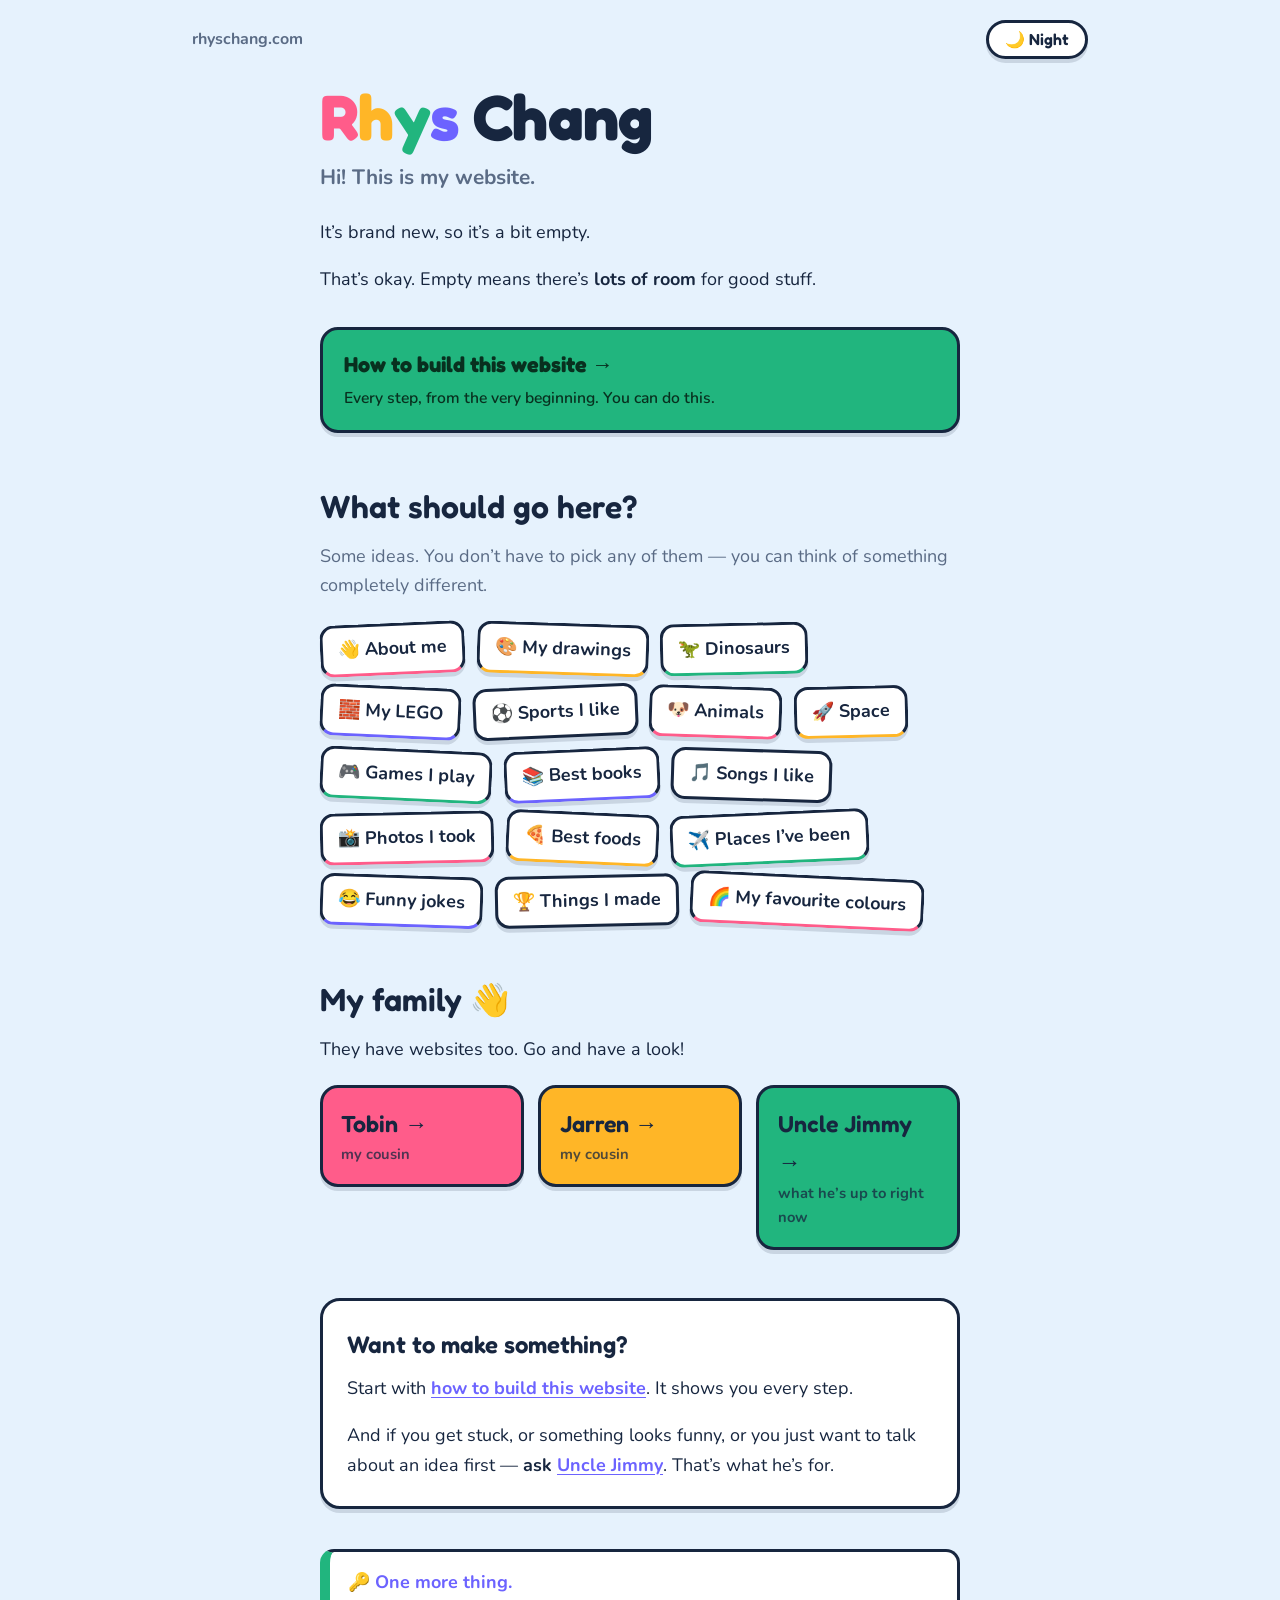
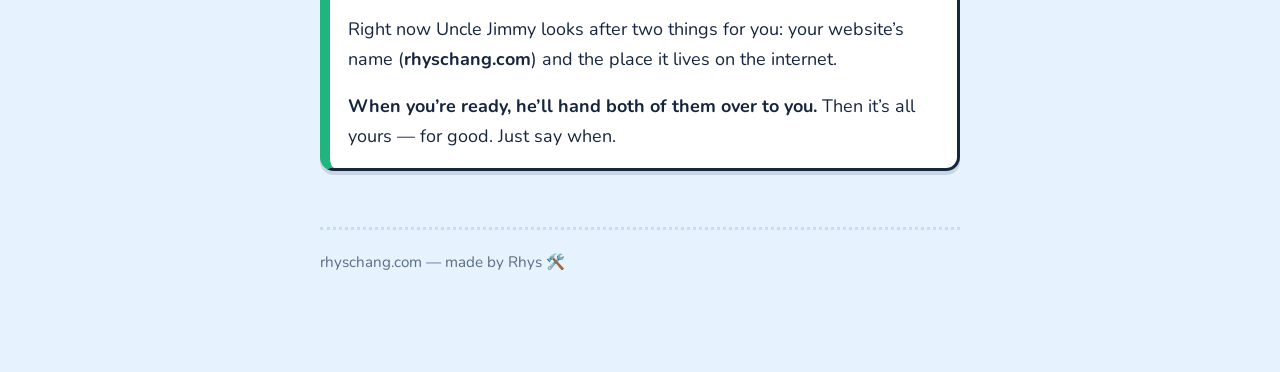
==== commit bf5e4fa5: "feat: add the handover promise to both pages Uncle Jimmy currently holds the domain and hosting; bot" ====
--- a/index.html
+++ b/index.html
@@ -100,6 +100,14 @@
     Jimmy</a></b>. That&rsquo;s what he&rsquo;s for.</p>
   </div>
 
+  <div class="note note--promise">
+    <p><strong>🔑 One more thing.</strong></p>
+    <p>Right now Uncle Jimmy looks after two things for you: your website&rsquo;s
+    name (<b>rhyschang.com</b>) and the place it lives on the internet.</p>
+    <p><b>When you&rsquo;re ready, he&rsquo;ll hand both of them over to you.</b>
+    Then it&rsquo;s all yours &mdash; for good. Just say when.</p>
+  </div>
+
   <footer>
     <p>rhyschang.com &mdash; made by Rhys 🛠️</p>
   </footer>
--- a/style.css
+++ b/style.css
@@ -264,6 +264,12 @@
 .note p:last-child { margin-bottom: 0; }
 .note strong { color: var(--accent); }
 
+/* the handover promise — mint edge, so it reads as a gift not a warning */
+.note--promise {
+  border-left-color: var(--mint);
+  margin-top: 2.5rem;
+}
+
 /* ---------- idea stickers ----------
    Each idea is a little card, tilted a bit, like a sticker stuck on
    the page. Hover one and it straightens up and lifts. */
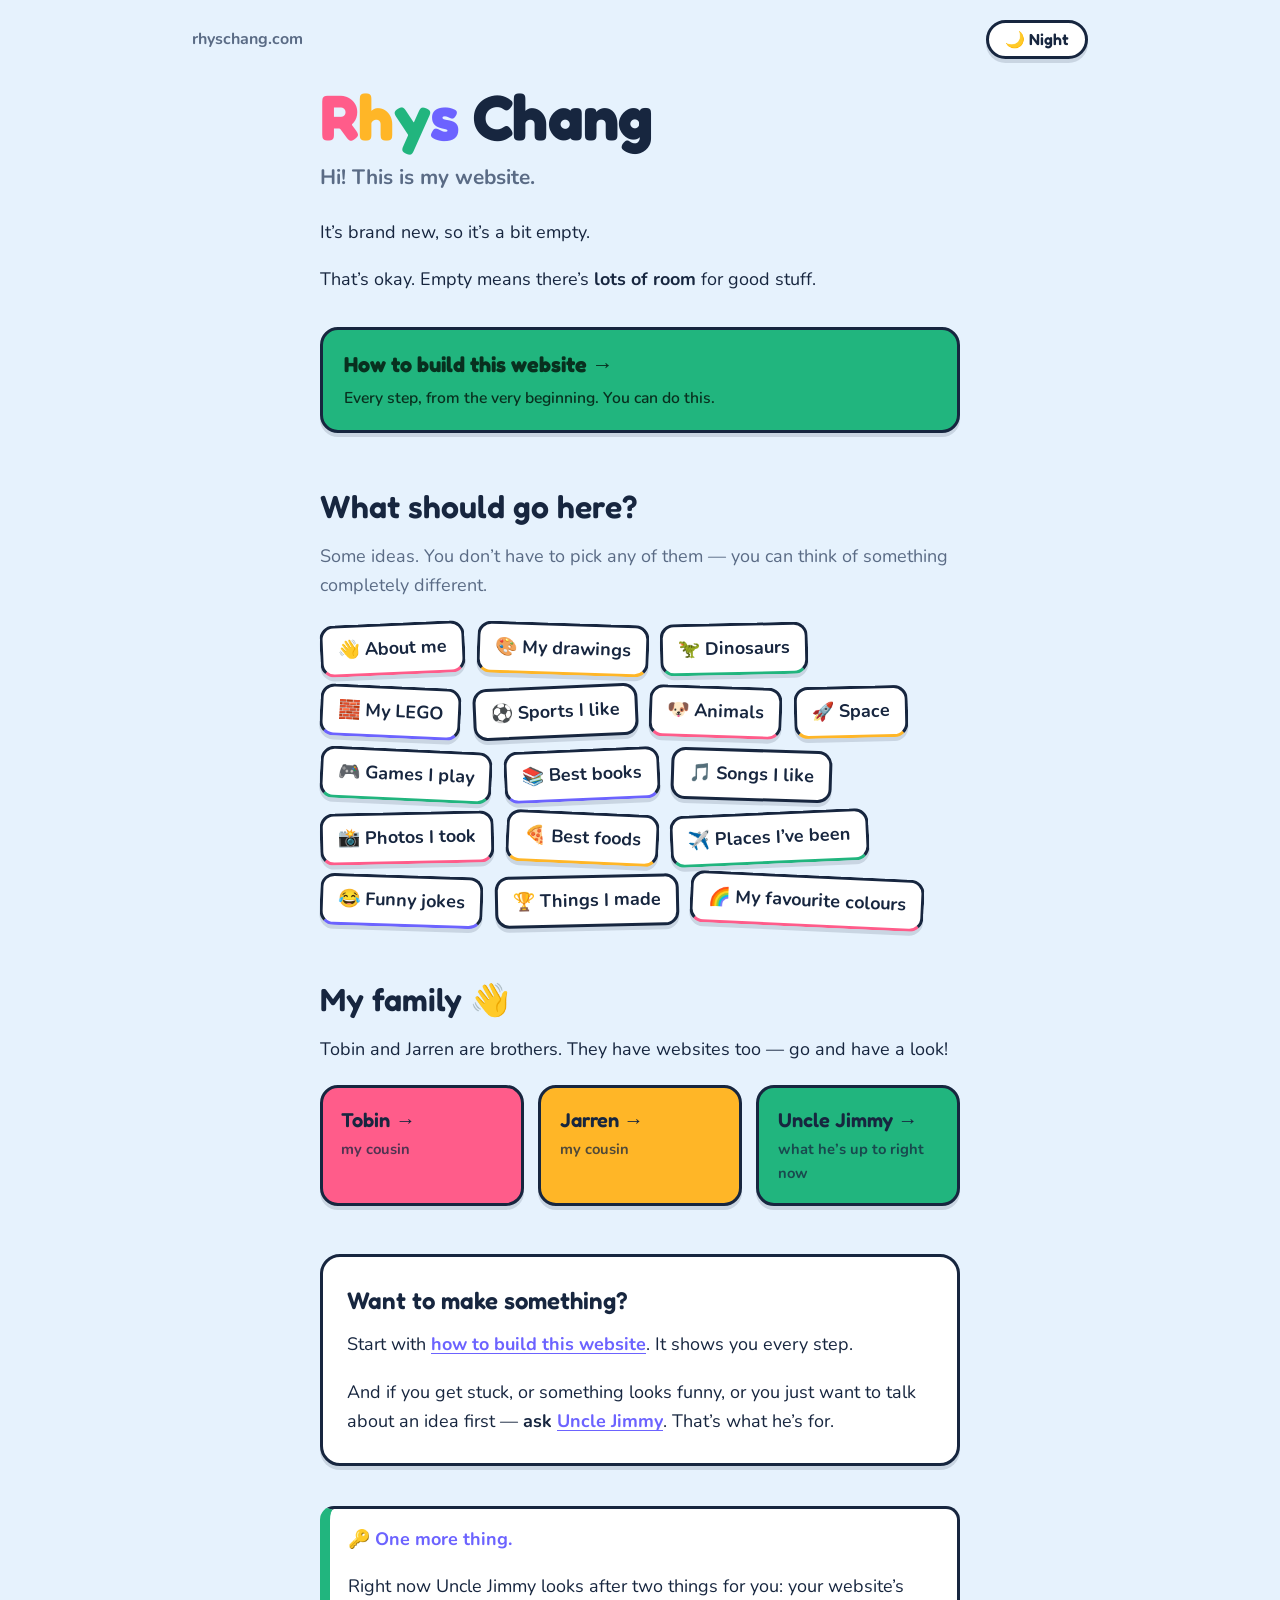
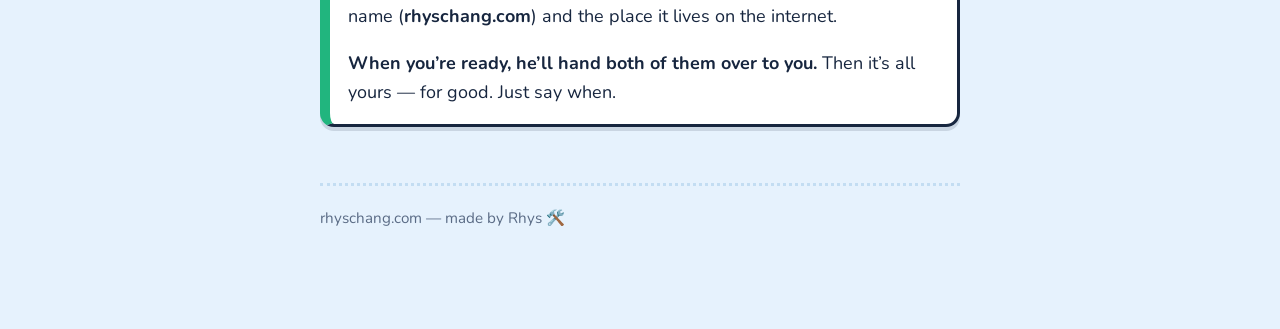
==== commit 0270481a: "copy: note that Tobin and Jarren are brothers Both are Rhys's cousins, so the per-card labels stay "" ====
--- a/index.html
+++ b/index.html
@@ -68,7 +68,8 @@
 
   <section class="cousins">
     <h2>My family 👋</h2>
-    <p>They have websites too. Go and have a look!</p>
+    <p>Tobin and Jarren are brothers. They have websites too &mdash; go and have
+    a look!</p>
     <ul class="cousin-grid">
       <li>
         <a class="cousin cousin--pink" href="https://tobinchang.com">
--- a/style.css
+++ b/style.css
@@ -362,12 +362,16 @@
   padding: 0;
   margin: 1.25rem 0 0;
   display: grid;
-  grid-template-columns: repeat(auto-fit, minmax(12rem, 1fr));
+  grid-template-columns: repeat(auto-fit, minmax(11.5rem, 1fr));
   gap: 0.9rem;
 }
+
+/* let every card fill its row, so a longer name doesn't make one card taller */
+.cousin-grid li { display: flex; }
 
 .cousin {
   display: block;
+  width: 100%;
   color: #17263f;
   border: 3px solid var(--ink);
   border-radius: 18px;
@@ -386,8 +390,9 @@
 .cousin b {
   display: block;
   font-family: Fredoka, sans-serif;
-  font-size: 1.45rem;
-  font-weight: 600;
+  font-size: 1.25rem;
+  font-weight: 600;
+  white-space: nowrap;
 }
 
 .cousin span { display: block; font-size: 0.92rem; font-weight: 700; opacity: 0.75; }
